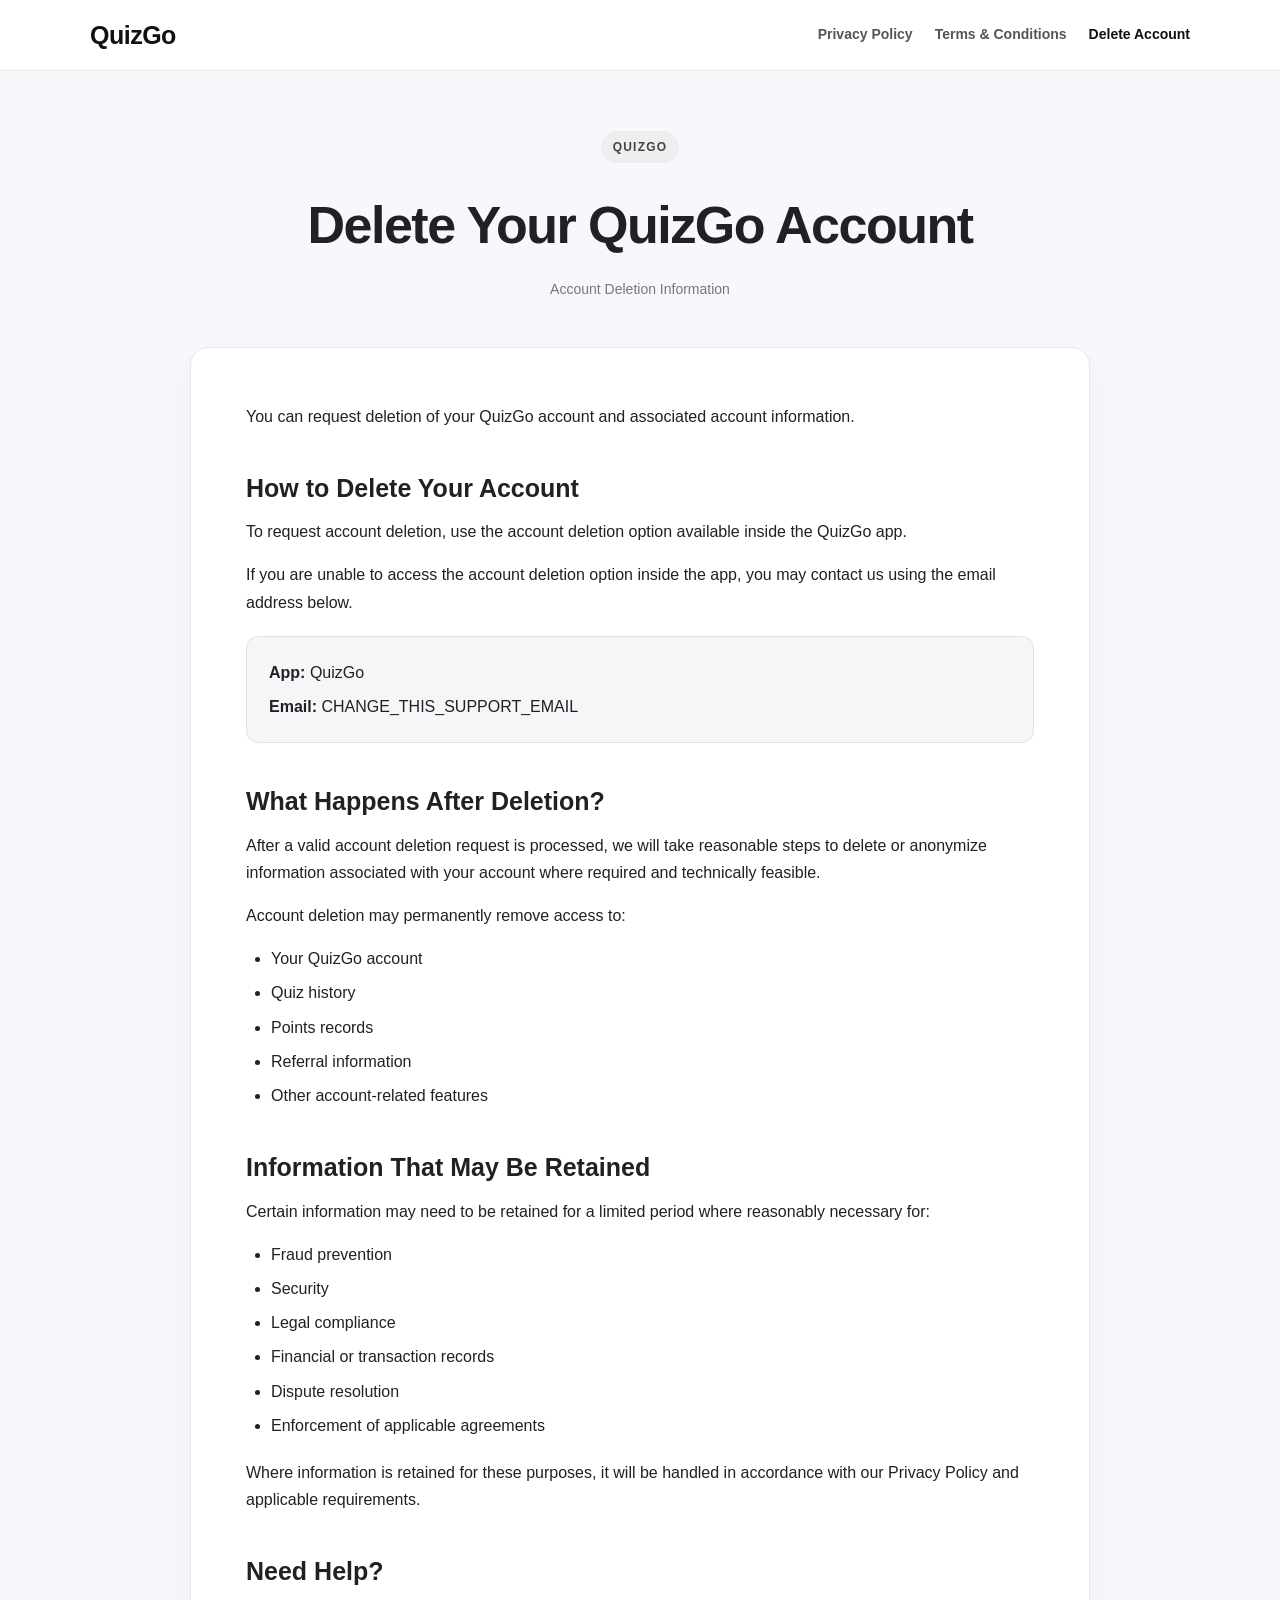
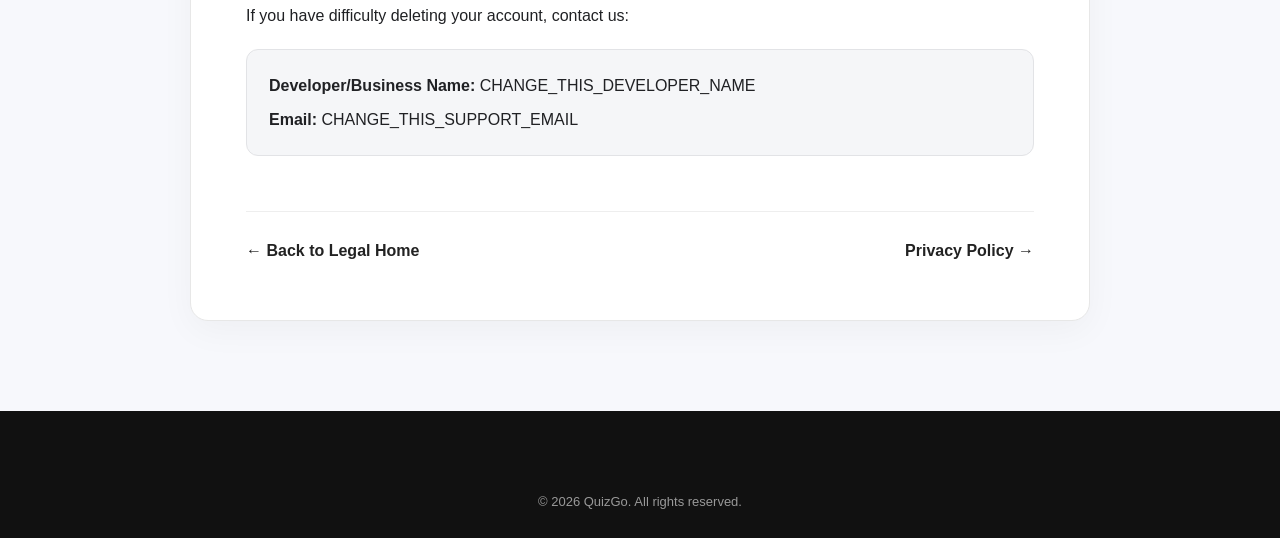
==== delete-account.html @ 2425aa3e "file added" ====
<!DOCTYPE html>
<html lang="en">
<head>

    <meta charset="UTF-8">

    <meta name="viewport"
          content="width=device-width, initial-scale=1.0">

    <title>Delete Account - QuizGo</title>

    <meta name="description"
          content="QuizGo Account Deletion">

    <link rel="stylesheet" href="style.css">

</head>


<body>

<header class="site-header">

    <div class="container header-inner">

        <a href="index.html" class="logo">
            QuizGo
        </a>

        <nav>

            <a href="privacy-policy.html">
                Privacy Policy
            </a>

            <a href="terms-and-conditions.html">
                Terms & Conditions
            </a>

            <a href="delete-account.html" class="active">
                Delete Account
            </a>

        </nav>

    </div>

</header>


<main class="legal-page">

<div class="container legal-container">

    <div class="legal-header">

        <span class="badge">
            QUIZGO
        </span>

        <h1>Delete Your QuizGo Account</h1>

        <p class="updated">
            Account Deletion Information
        </p>

    </div>


    <div class="legal-content">


        <p>
            You can request deletion of your QuizGo account
            and associated account information.
        </p>


        <h2>How to Delete Your Account</h2>

        <p>
            To request account deletion, use the account
            deletion option available inside the QuizGo app.
        </p>

        <p>
            If you are unable to access the account deletion
            option inside the app, you may contact us using
            the email address below.
        </p>


        <div class="contact-box">

            <p>
                <strong>App:</strong> QuizGo
            </p>

            <p>
                <strong>Email:</strong>
                CHANGE_THIS_SUPPORT_EMAIL
            </p>

        </div>


        <h2>What Happens After Deletion?</h2>

        <p>
            After a valid account deletion request is processed,
            we will take reasonable steps to delete or anonymize
            information associated with your account where
            required and technically feasible.
        </p>

        <p>
            Account deletion may permanently remove access to:
        </p>

        <ul>
            <li>Your QuizGo account</li>
            <li>Quiz history</li>
            <li>Points records</li>
            <li>Referral information</li>
            <li>Other account-related features</li>
        </ul>


        <h2>Information That May Be Retained</h2>

        <p>
            Certain information may need to be retained for
            a limited period where reasonably necessary for:
        </p>

        <ul>
            <li>Fraud prevention</li>
            <li>Security</li>
            <li>Legal compliance</li>
            <li>Financial or transaction records</li>
            <li>Dispute resolution</li>
            <li>Enforcement of applicable agreements</li>
        </ul>

        <p>
            Where information is retained for these purposes,
            it will be handled in accordance with our
            Privacy Policy and applicable requirements.
        </p>


        <h2>Need Help?</h2>

        <p>
            If you have difficulty deleting your account,
            contact us:
        </p>

        <div class="contact-box">

            <p>
                <strong>Developer/Business Name:</strong>
                CHANGE_THIS_DEVELOPER_NAME
            </p>

            <p>
                <strong>Email:</strong>
                CHANGE_THIS_SUPPORT_EMAIL
            </p>

        </div>


        <div class="page-navigation">

            <a href="index.html">
                ← Back to Legal Home
            </a>

            <a href="privacy-policy.html">
                Privacy Policy →
            </a>

        </div>

    </div>

</div>

</main>


<footer>

    <div class="copyright">
        © 2026 QuizGo. All rights reserved.
    </div>

</footer>

</body>
</html>
---- style.css ----
* {
    box-sizing: border-box;
    margin: 0;
    padding: 0;
}


html {
    scroll-behavior: smooth;
}


body {
    font-family:
        -apple-system,
        BlinkMacSystemFont,
        "Segoe UI",
        Roboto,
        Arial,
        sans-serif;

    background: #f7f8fc;
    color: #202124;
    line-height: 1.7;
}


/* ---------------------------------
   GLOBAL
--------------------------------- */

.container {
    width: min(1100px, 92%);
    margin: 0 auto;
}


.narrow {
    width: min(800px, 92%);
}


/* ---------------------------------
   HEADER
--------------------------------- */

.site-header {
    background: #ffffff;
    border-bottom: 1px solid #e8e8e8;
    position: sticky;
    top: 0;
    z-index: 100;
}


.header-inner {
    min-height: 70px;

    display: flex;
    align-items: center;
    justify-content: space-between;

    gap: 30px;
}


.logo {
    text-decoration: none;
    color: #111111;
    font-size: 25px;
    font-weight: 800;
    letter-spacing: -0.5px;
}


nav {
    display: flex;
    align-items: center;
    gap: 22px;
}


nav a {
    color: #555555;
    text-decoration: none;
    font-size: 14px;
    font-weight: 600;
}


nav a:hover {
    color: #111111;
}


nav a.active {
    color: #111111;
}


/* ---------------------------------
   HERO
--------------------------------- */

.hero {
    background: #ffffff;
    padding: 90px 0 80px;
    border-bottom: 1px solid #eeeeee;
}


.hero h1 {
    font-size: clamp(40px, 7vw, 65px);
    line-height: 1.05;
    margin: 18px 0;
    letter-spacing: -2px;
}


.hero p {
    max-width: 650px;
    color: #666666;
    font-size: 18px;
}


/* ---------------------------------
   BADGE
--------------------------------- */

.badge {
    display: inline-block;

    padding: 6px 12px;

    border-radius: 30px;

    background: #eeeeee;

    color: #444444;

    font-size: 12px;

    font-weight: 800;

    letter-spacing: 1.2px;
}


/* ---------------------------------
   CARDS
--------------------------------- */

.cards-section {
    padding: 70px 0;
}


.cards {
    display: grid;

    grid-template-columns:
        repeat(3, 1fr);

    gap: 25px;
}


.card {
    background: #ffffff;

    border: 1px solid #e8e8e8;

    border-radius: 18px;

    padding: 32px;

    text-decoration: none;

    color: inherit;

    transition:
        transform 0.2s ease,
        box-shadow 0.2s ease;
}


.card:hover {
    transform: translateY(-4px);

    box-shadow:
        0 15px 40px rgba(0, 0, 0, 0.08);
}


.card-icon {
    font-size: 30px;
    margin-bottom: 20px;
}


.card h2 {
    font-size: 21px;
    margin-bottom: 10px;
}


.card p {
    color: #666666;
    font-size: 15px;
    margin-bottom: 22px;
}


.card-link {
    font-weight: 700;
    font-size: 14px;
}


/* ---------------------------------
   ABOUT
--------------------------------- */

.about {
    background: #ffffff;
    padding: 70px 0;
    border-top: 1px solid #eeeeee;
}


.about h2 {
    margin-bottom: 20px;
}


.about p {
    color: #555555;
    margin-bottom: 15px;
}


/* ---------------------------------
   LEGAL PAGES
--------------------------------- */

.legal-page {
    padding: 60px 0 90px;
}


.legal-container {
    max-width: 900px;
}


.legal-header {
    text-align: center;
    margin-bottom: 45px;
}


.legal-header h1 {
    font-size: clamp(36px, 6vw, 52px);
    letter-spacing: -1.5px;
    margin: 18px 0 8px;
}


.updated {
    color: #777777;
    font-size: 14px;
}


.legal-content {
    background: #ffffff;

    border: 1px solid #e7e7e7;

    border-radius: 18px;

    padding: clamp(25px, 5vw, 55px);

    box-shadow:
        0 10px 35px rgba(0, 0, 0, 0.04);
}


.legal-content h2 {
    margin-top: 42px;
    margin-bottom: 14px;

    font-size: 25px;

    line-height: 1.3;
}


.legal-content h3 {
    margin-top: 28px;
    margin-bottom: 10px;

    font-size: 19px;
}


.legal-content p {
    margin-bottom: 16px;
}


.legal-content ul {
    margin:

        10px 0 20px 25px;
}


.legal-content li {
    margin-bottom: 7px;
}


.legal-content strong {
    font-weight: 700;
}


/* ---------------------------------
   CONTACT BOX
--------------------------------- */

.contact-box {
    background: #f5f6f8;

    border: 1px solid #e2e3e6;

    border-radius: 12px;

    padding: 22px;

    margin: 20px 0;
}


.contact-box p {
    margin-bottom: 7px;
}


.contact-box p:last-child {
    margin-bottom: 0;
}


/* ---------------------------------
   PAGE NAVIGATION
--------------------------------- */

.page-navigation {
    margin-top: 55px;

    padding-top: 25px;

    border-top: 1px solid #eeeeee;

    display: flex;

    justify-content: space-between;

    gap: 20px;
}


.page-navigation a {
    color: #222222;

    font-weight: 700;

    text-decoration: none;
}


.page-navigation a:hover {
    text-decoration: underline;
}


/* ---------------------------------
   FOOTER
--------------------------------- */

footer {
    background: #111111;
    color: #ffffff;

    padding: 45px 0 25px;
}


.footer-inner {
    display: flex;

    justify-content: space-between;

    gap: 30px;
}


.footer-inner p {
    color: #aaaaaa;

    margin-top: 5px;
}


.footer-links {
    display: flex;

    gap: 20px;

    flex-wrap: wrap;
}


.footer-links a {
    color: #cccccc;

    text-decoration: none;

    font-size: 14px;
}


.footer-links a:hover {
    color: #ffffff;
}


.copyright {
    text-align: center;

    color: #999999;

    font-size: 13px;

    margin-top: 35px;
}


/* ---------------------------------
   MOBILE
--------------------------------- */

@media (max-width: 800px) {

    .header-inner {
        flex-direction: column;

        padding: 18px 0;
    }


    nav {
        flex-wrap: wrap;

        justify-content: center;

        gap: 12px 18px;
    }


    .hero {
        padding: 65px 0;
    }


    .cards {
        grid-template-columns: 1fr;
    }


    .footer-inner {
        flex-direction: column;
    }


    .page-navigation {
        flex-direction: column;
    }

}


@media (max-width: 500px) {

    nav a {
        font-size: 13px;
    }


    .legal-page {
        padding: 35px 0 60px;
    }


    .legal-content {
        border-radius: 12px;

        padding: 23px;
    }


    .legal-content h2 {
        font-size: 22px;
    }

}
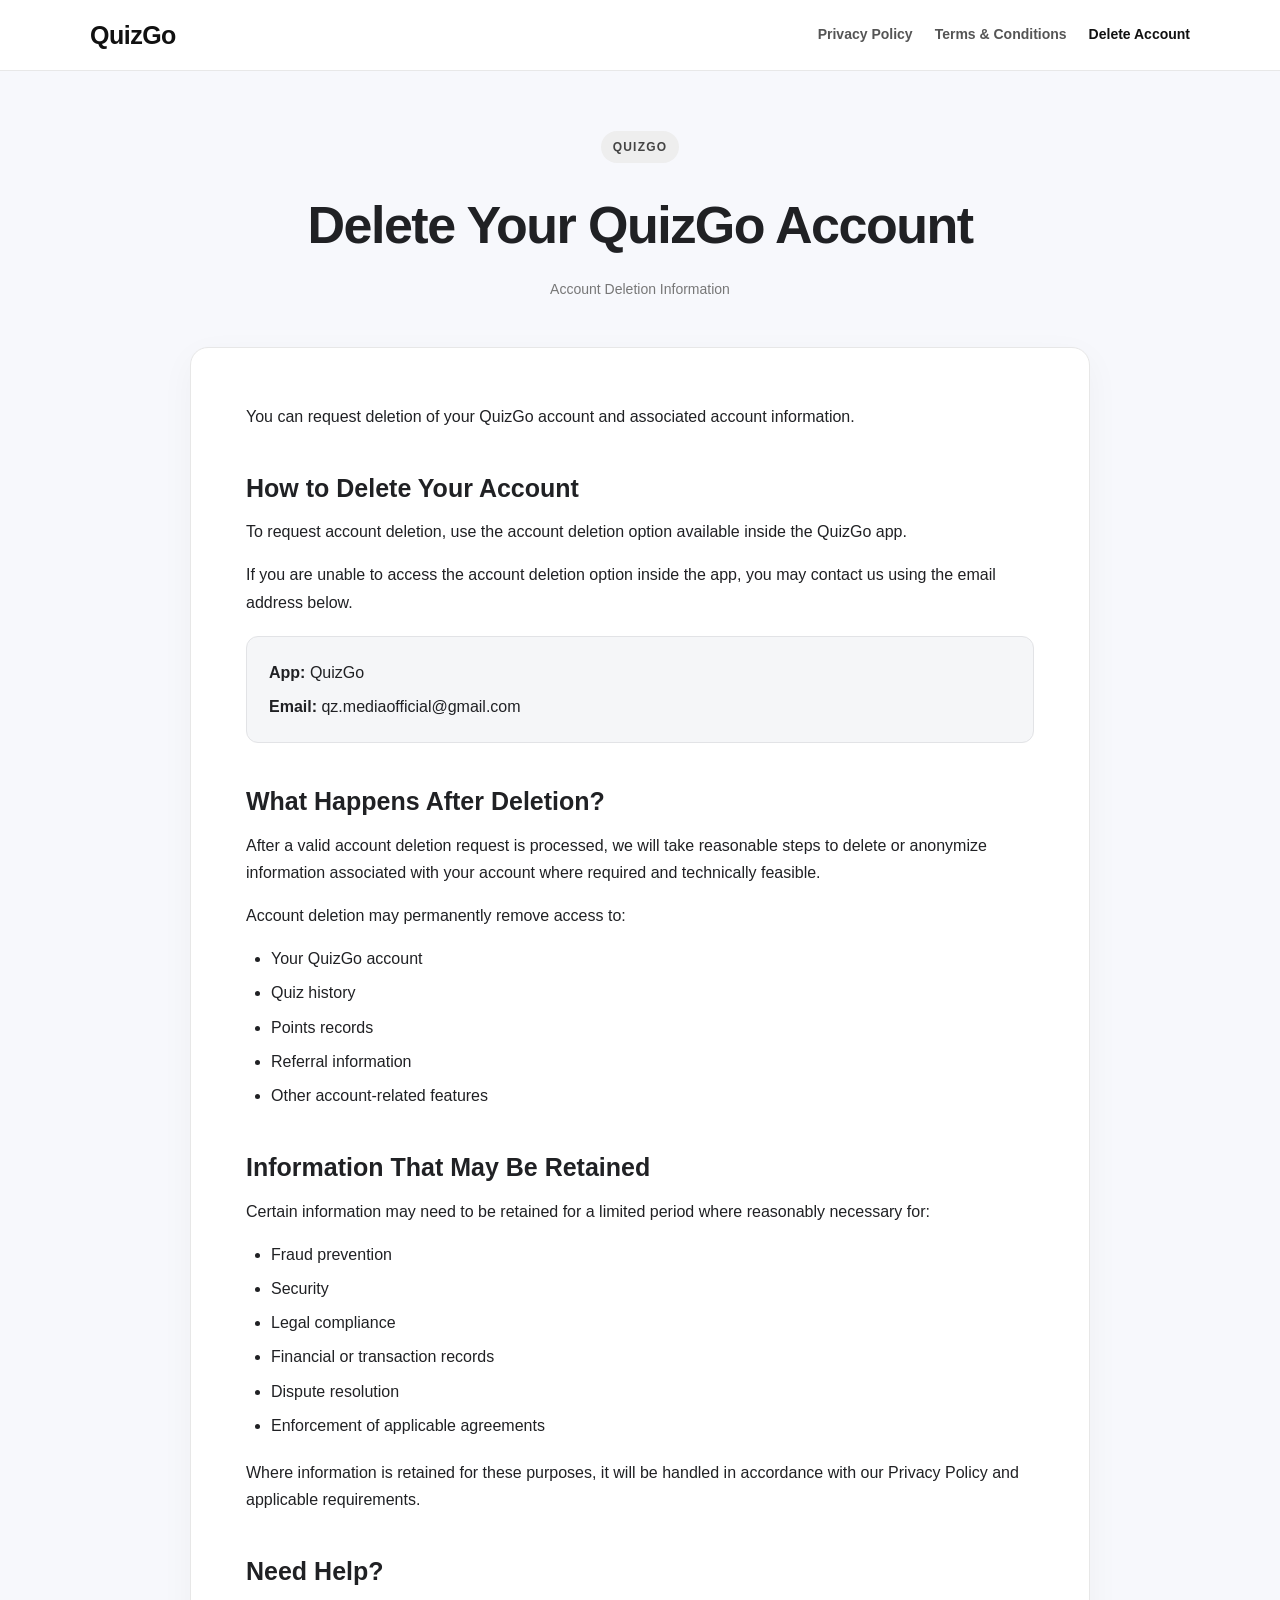
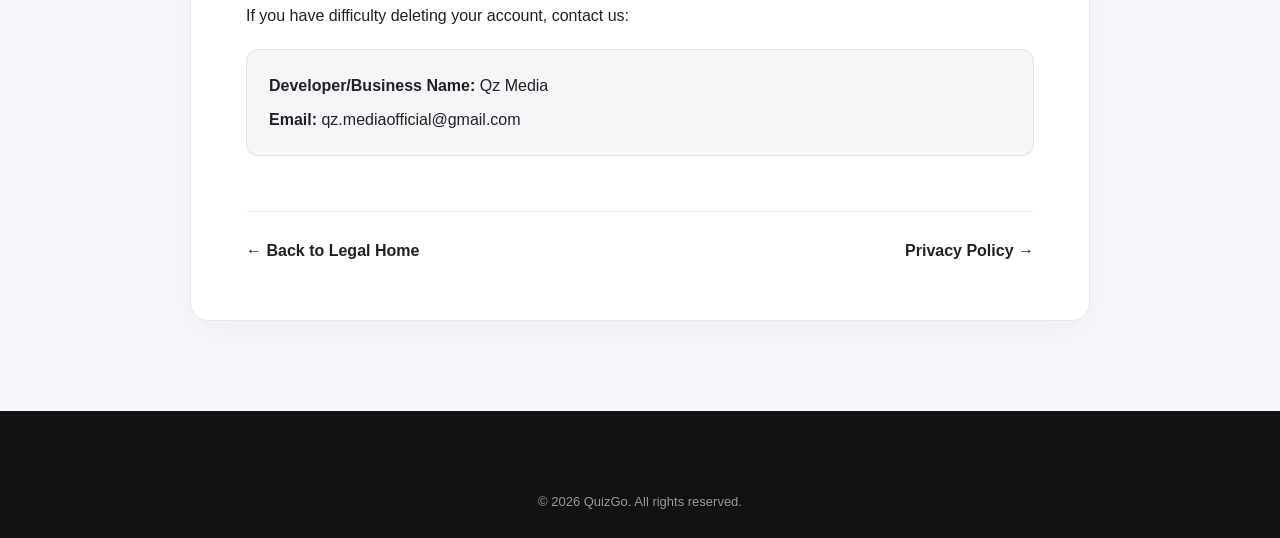
==== commit 5cbe2bbf: "Update delete-account.html" ====
--- a/delete-account.html
+++ b/delete-account.html
@@ -98,7 +98,7 @@
 
             <p>
                 <strong>Email:</strong>
-                CHANGE_THIS_SUPPORT_EMAIL
+                qz.mediaofficial@gmail.com
             </p>
 
         </div>
@@ -160,12 +160,12 @@
 
             <p>
                 <strong>Developer/Business Name:</strong>
-                CHANGE_THIS_DEVELOPER_NAME
+                Qz Media
             </p>
 
             <p>
                 <strong>Email:</strong>
-                CHANGE_THIS_SUPPORT_EMAIL
+                qz.mediaofficial@gmail.com
             </p>
 
         </div>
@@ -199,4 +199,4 @@
 </footer>
 
 </body>
-</html>+</html>
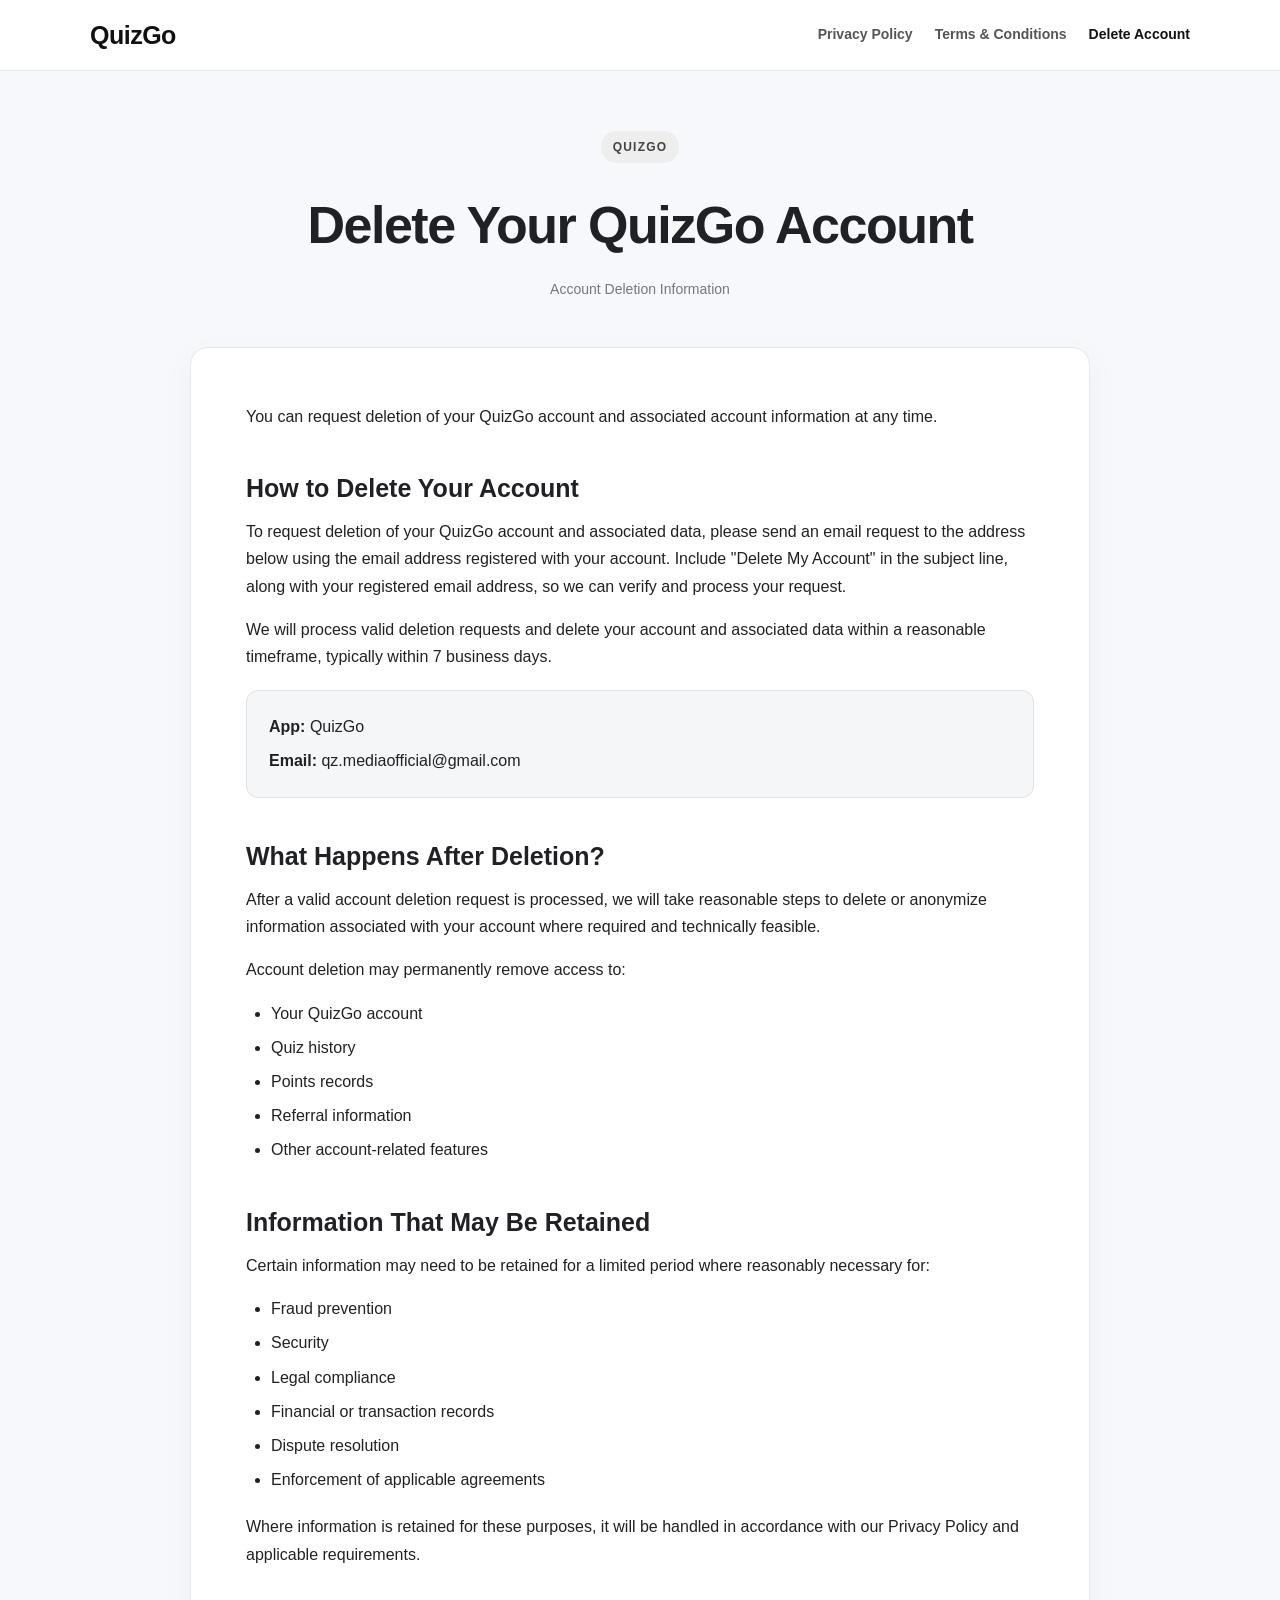
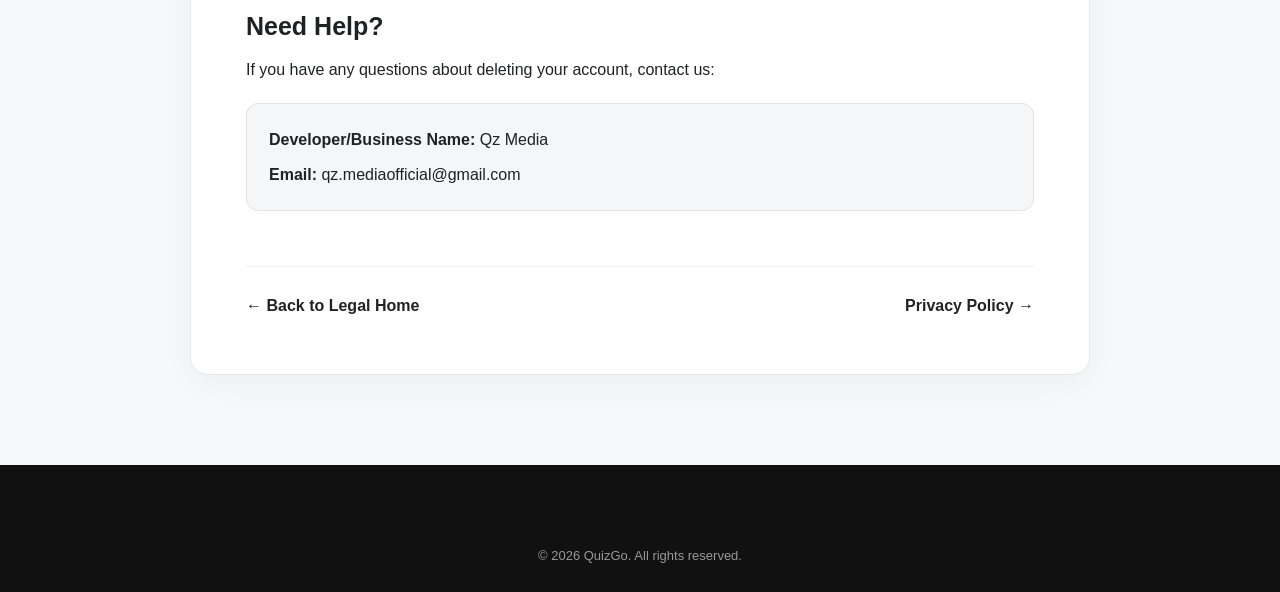
==== commit 92a288f5: "Update delete-account.html" ====
--- a/delete-account.html
+++ b/delete-account.html
@@ -72,21 +72,27 @@
 
         <p>
             You can request deletion of your QuizGo account
-            and associated account information.
+            and associated account information at any time.
         </p>
 
 
         <h2>How to Delete Your Account</h2>
 
         <p>
-            To request account deletion, use the account
-            deletion option available inside the QuizGo app.
-        </p>
-
-        <p>
-            If you are unable to access the account deletion
-            option inside the app, you may contact us using
-            the email address below.
+            To request deletion of your QuizGo account and
+            associated data, please send an email request to
+            the address below using the email address
+            registered with your account. Include "Delete My
+            Account" in the subject line, along with your
+            registered email address, so we can verify and
+            process your request.
+        </p>
+
+        <p>
+            We will process valid deletion requests and delete
+            your account and associated data within a
+            reasonable timeframe, typically within 7 business
+            days.
         </p>
 
 
@@ -152,8 +158,8 @@
         <h2>Need Help?</h2>
 
         <p>
-            If you have difficulty deleting your account,
-            contact us:
+            If you have any questions about deleting your
+            account, contact us:
         </p>
 
         <div class="contact-box">
